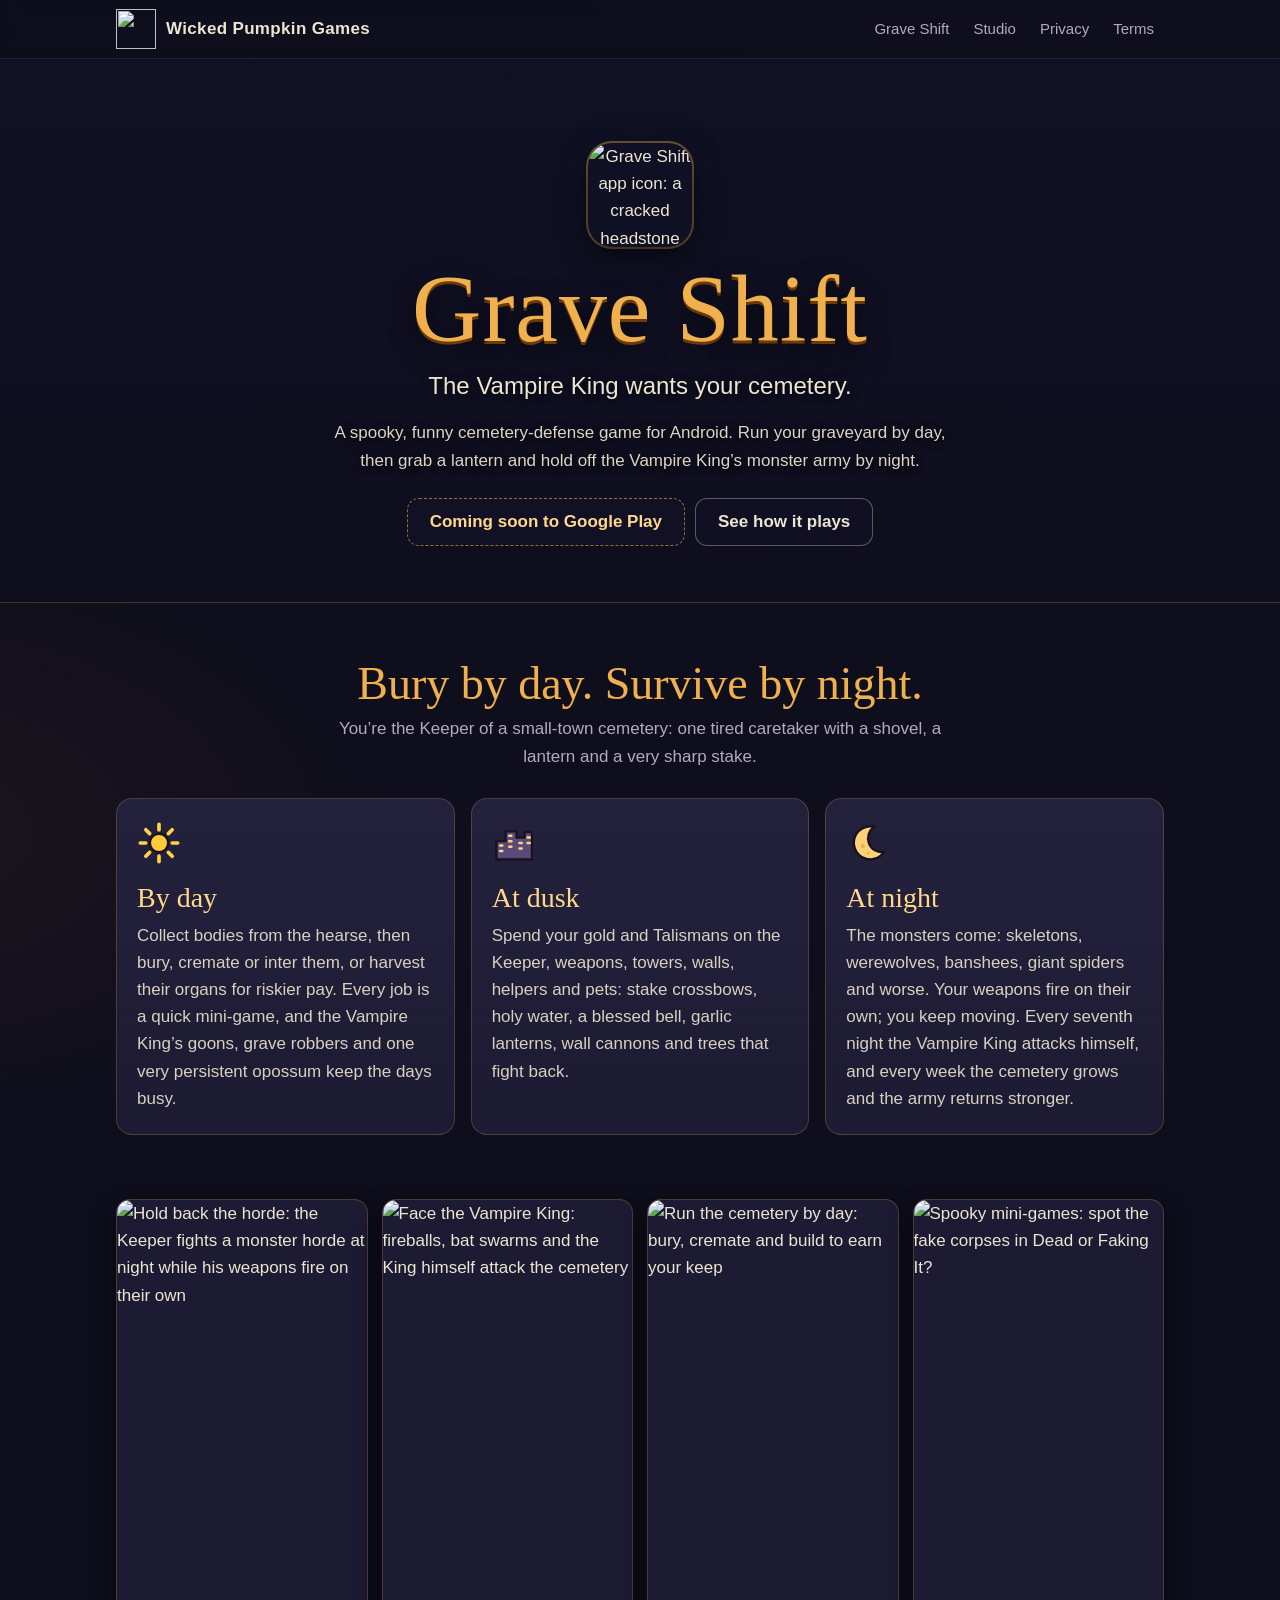
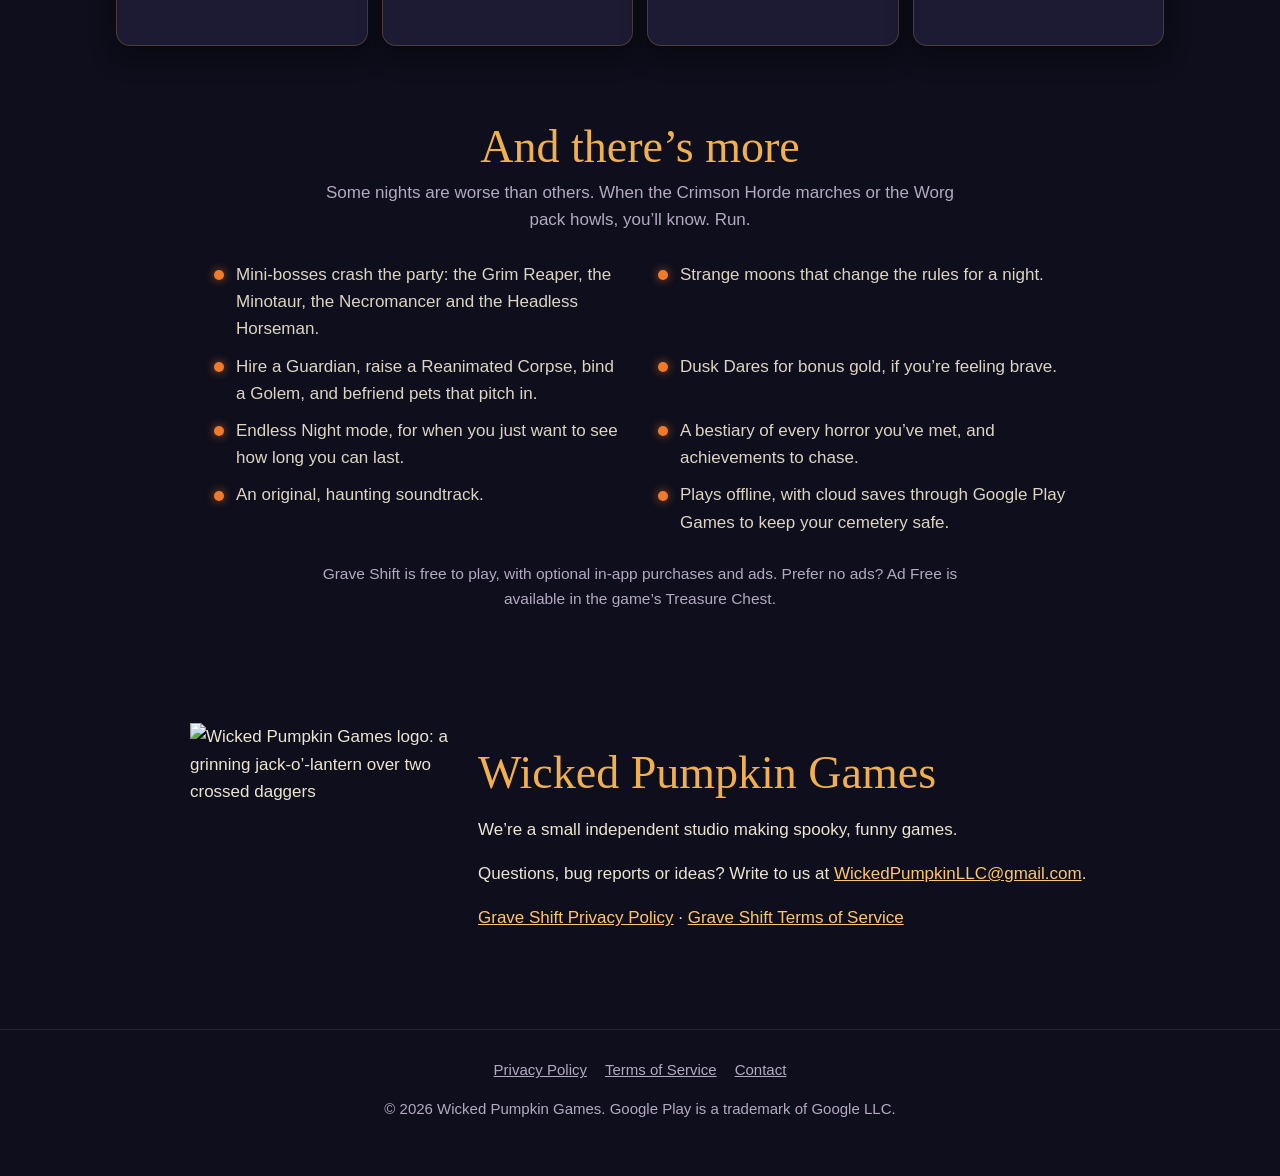
==== index.html @ d6bb2193 "Add files via upload" ====
<!doctype html>
<html lang="en">
<head>
<meta charset="utf-8">
<meta name="viewport" content="width=device-width, initial-scale=1">
<title>Grave Shift · Wicked Pumpkin Games</title>
<meta name="description" content="Grave Shift is a spooky, funny cemetery-defense game for Android by Wicked Pumpkin Games: run your graveyard by day, then hold off the Vampire King's monster army by night.">
<meta name="theme-color" content="#0e0e1c">
<link rel="icon" type="image/png" href="favicon.png">
<link rel="apple-touch-icon" href="apple-touch-icon.png">
<meta property="og:type" content="website">
<meta property="og:title" content="Grave Shift: the Vampire King wants your cemetery">
<meta property="og:description" content="Run your graveyard by day. Hold off the Vampire King's monster army by night. A spooky, funny cemetery-defense game for Android.">
<meta property="og:image" content="https://wickedpumpkingames.github.io/og-image.jpg">
<meta name="twitter:card" content="summary_large_image">
<link rel="stylesheet" href="site.css">
</head>
<body>
<a class="skip" href="#game">Skip to the game</a>

<header class="top">
  <div class="wrap">
    <a class="brand" href="./"><img src="img/studio-logo.webp" alt="" width="40" height="40"><span>Wicked Pumpkin Games</span></a>
    <nav aria-label="Main">
      <a href="#game">Grave Shift</a>
      <a href="#studio">Studio</a>
      <a href="grave-shift-privacy-policy.html">Privacy</a>
      <a href="grave-shift-terms-of-service.html">Terms</a>
    </nav>
  </div>
</header>

<main>
<div class="hero" id="game">
  <div class="art" role="img" aria-label="A night battle in the cemetery: the Keeper and his towers fight skeletons, werewolves and other monsters among the graves."></div>
  <div class="wrap">
    <img class="appicon" src="img/icon.webp" alt="Grave Shift app icon: a cracked headstone with a carved skull, a crow and a lantern under the full moon" width="104" height="104">
    <h1 class="game">Grave Shift</h1>
    <p class="tagline">The Vampire King wants your cemetery.</p>
    <p class="pitch">A spooky, funny cemetery-defense game for Android. Run your graveyard by day, then grab a lantern and hold off the Vampire King’s monster army by night.</p>
    <div class="cta">
      <span class="btn soon">Coming soon to Google Play</span>
      <a class="btn ghost" href="#play">See how it plays</a>
    </div>
  </div>
</div>

<section id="play">
  <div class="wrap">
    <h2 class="sec">Bury by day. Survive by night.</h2>
    <p class="sub">You’re the Keeper of a small-town cemetery: one tired caretaker with a shovel, a lantern and a very sharp stake.</p>
    <div class="cards">
      <div class="card">
        <svg class="ico" viewBox="0 0 24 24" fill="none" stroke="#17131f" stroke-width="1.3" stroke-linejoin="round" stroke-linecap="round" aria-hidden="true"><path d="M12 1.8v3M12 19.2v3M1.8 12h3M19.2 12h3M4.8 4.8l2.1 2.1M17.1 17.1l2.1 2.1M4.8 19.2l2.1-2.1M17.1 6.9l2.1-2.1" stroke="#ffd24a" stroke-width="2"/><circle cx="12" cy="12" r="5" fill="#ffc93a"/></svg>
        <h3>By day</h3>
        <p>Collect bodies from the hearse, then bury, cremate or inter them, or harvest their organs for riskier pay. Every job is a quick mini-game, and the Vampire King’s goons, grave robbers and one very persistent opossum keep the days busy.</p>
      </div>
      <div class="card">
        <svg class="ico" viewBox="0 0 24 24" fill="none" stroke="#17131f" stroke-width="1.3" stroke-linejoin="round" stroke-linecap="round" aria-hidden="true"><path d="M2.4 21V11h5V5.6h6V9h4.4v-3h4v15z" fill="#5a4a7a"/><path d="M4.4 13.4h1.2M4.4 16.4h1.2M9.4 8h1.2M9.4 11h1.2M9.4 14h1.2M15 12h1.2M15 15h1.2M19.4 9h1.2M19.4 12h1.2" stroke="#ffd27a" stroke-width="1.4"/></svg>
        <h3>At dusk</h3>
        <p>Spend your gold and Talismans on the Keeper, weapons, towers, walls, helpers and pets: stake crossbows, holy water, a blessed bell, garlic lanterns, wall cannons and trees that fight back.</p>
      </div>
      <div class="card">
        <svg class="ico" viewBox="0 0 24 24" fill="none" stroke="#17131f" stroke-width="1.3" stroke-linejoin="round" stroke-linecap="round" aria-hidden="true"><path d="M15.6 3.2a9 9 0 1 0 5.2 13.6A7.4 7.4 0 0 1 15.6 3.2z" fill="#ffd27a"/><circle cx="9.2" cy="13.6" r="1.2" fill="#e8b552" stroke="none"/><circle cx="12" cy="17.6" r=".8" fill="#e8b552" stroke="none"/></svg>
        <h3>At night</h3>
        <p>The monsters come: skeletons, werewolves, banshees, giant spiders and worse. Your weapons fire on their own; you keep moving. Every seventh night the Vampire King attacks himself, and every week the cemetery grows and the army returns stronger.</p>
      </div>
    </div>
  </div>
</section>

<section aria-label="Screenshots" style="padding-top:8px">
  <div class="wrap">
    <div class="shots">
      <figure><img src="img/shot-night.webp" alt="Hold back the horde: the Keeper fights a monster horde at night while his weapons fire on their own" loading="lazy" width="540" height="960"></figure>
      <figure><img src="img/shot-king.webp" alt="Face the Vampire King: fireballs, bat swarms and the King himself attack the cemetery" loading="lazy" width="540" height="960"></figure>
      <figure><img src="img/shot-day.webp" alt="Run the cemetery by day: bury, cremate and build to earn your keep" loading="lazy" width="540" height="960"></figure>
      <figure><img src="img/shot-mini.webp" alt="Spooky mini-games: spot the fake corpses in Dead or Faking It?" loading="lazy" width="540" height="960"></figure>
    </div>
  </div>
</section>

<section style="padding-top:20px">
  <div class="wrap">
    <h2 class="sec">And there’s more</h2>
    <p class="sub">Some nights are worse than others. When the Crimson Horde marches or the Worg pack howls, you’ll know. Run.</p>
    <ul class="more">
      <li>Mini-bosses crash the party: the Grim Reaper, the Minotaur, the Necromancer and the Headless Horseman.</li>
      <li>Strange moons that change the rules for a night.</li>
      <li>Hire a Guardian, raise a Reanimated Corpse, bind a Golem, and befriend pets that pitch in.</li>
      <li>Dusk Dares for bonus gold, if you’re feeling brave.</li>
      <li>Endless Night mode, for when you just want to see how long you can last.</li>
      <li>A bestiary of every horror you’ve met, and achievements to chase.</li>
      <li>An original, haunting soundtrack.</li>
      <li>Plays offline, with cloud saves through Google Play Games to keep your cemetery safe.</li>
    </ul>
    <p class="fine">Grave Shift is free to play, with optional in-app purchases and ads. Prefer no ads? Ad Free is available in the game’s Treasure Chest.</p>
  </div>
</section>

<section id="studio">
  <div class="wrap">
    <div class="studio">
      <img src="img/studio-logo.webp" alt="Wicked Pumpkin Games logo: a grinning jack-o’-lantern over two crossed daggers" loading="lazy" width="420" height="404">
      <div>
        <h2 class="sec">Wicked Pumpkin Games</h2>
        <p>We’re a small independent studio making spooky, funny games.</p>
        <p>Questions, bug reports or ideas? Write to us at <a href="mailto:WickedPumpkinLLC@gmail.com">WickedPumpkinLLC@gmail.com</a>.</p>
        <p><a href="grave-shift-privacy-policy.html">Grave Shift Privacy Policy</a> · <a href="grave-shift-terms-of-service.html">Grave Shift Terms of Service</a></p>
      </div>
    </div>
  </div>
</section>
</main>

<footer class="site">
  <div class="wrap">
    <nav aria-label="Footer">
      <a href="grave-shift-privacy-policy.html">Privacy Policy</a>
      <a href="grave-shift-terms-of-service.html">Terms of Service</a>
      <a href="mailto:WickedPumpkinLLC@gmail.com">Contact</a>
    </nav>
    <p>© 2026 Wicked Pumpkin Games. Google Play is a trademark of Google LLC.</p>
  </div>
</footer>
</body>
</html>
---- site.css ----
/* Wicked Pumpkin Games / Grave Shift website. One stylesheet for every page. */
@font-face{font-family:'Pirata One';font-weight:400;font-display:swap;src:url(fonts/PirataOne-400.woff) format('woff')}
@font-face{font-family:'Alegreya Sans';font-weight:400;font-display:swap;src:url(fonts/AlegreyaSans-400.woff) format('woff')}
@font-face{font-family:'Alegreya Sans';font-weight:500;font-display:swap;src:url(fonts/AlegreyaSans-500.woff) format('woff')}
@font-face{font-family:'Alegreya Sans';font-weight:700;font-display:swap;src:url(fonts/AlegreyaSans-700.woff) format('woff')}

:root{
  --bg:#0e0e1c;--bg2:#15142a;--card:#1d1b33;--card2:#24213d;--line:rgba(240,176,78,.22);--line2:rgba(236,229,209,.1);
  --ink:#ece5d1;--mute:#b3aac2;--gold:#f0b04e;--gold2:#ffd88a;--pumpkin:#f07a2c;--link:#ffc56b;
  --title:'Pirata One',Georgia,serif;--body:'Alegreya Sans',-apple-system,'Segoe UI',Roboto,Helvetica,Arial,sans-serif;
}
*{box-sizing:border-box}
html{-webkit-text-size-adjust:100%}
body{margin:0;background:var(--bg);color:var(--ink);font:17px/1.6 var(--body);
  background-image:radial-gradient(1200px 600px at 80% -10%,rgba(98,86,170,.22),transparent 60%),radial-gradient(900px 500px at -10% 30%,rgba(240,122,44,.07),transparent 60%)}
a{color:var(--link)}
a:hover{color:var(--gold2)}
img{max-width:100%;height:auto;display:block}
.wrap{max-width:1080px;margin:0 auto;padding:0 16px}

/* top bar */
.top{position:sticky;top:0;z-index:5;background:rgba(14,14,28,.86);backdrop-filter:blur(8px);-webkit-backdrop-filter:blur(8px);border-bottom:1px solid var(--line2)}
.top .wrap{display:flex;align-items:center;gap:14px;min-height:58px}
.brand{display:flex;align-items:center;gap:10px;color:var(--ink);text-decoration:none;font-weight:700;letter-spacing:.02em;white-space:nowrap}
.brand img{width:40px;height:40px;object-fit:contain}
.top nav{margin-left:auto;display:flex;gap:4px;flex-wrap:wrap;justify-content:flex-end}
.top nav a{color:var(--mute);text-decoration:none;font-size:15px;padding:6px 10px;border-radius:8px}
.top nav a:hover,.top nav a[aria-current]{color:var(--gold2);background:rgba(240,176,78,.08)}
@media (max-width:560px){.brand span{display:none}.top nav a{font-size:14px;padding:6px 8px}}

/* hero */
.hero{position:relative;overflow:hidden;border-bottom:1px solid var(--line)}
.hero .art{position:absolute;inset:0;background:#11122a url(img/hero.webp) center/cover no-repeat}
.hero .art::after{content:"";position:absolute;inset:0;background:linear-gradient(180deg,rgba(14,14,28,.35) 0%,rgba(14,14,28,.55) 45%,rgba(14,14,28,.96) 100%)}
.hero .wrap{position:relative;padding-top:84px;padding-bottom:56px;text-align:center}
.appicon{width:104px;height:104px;margin:0 auto 14px;border-radius:24px;box-shadow:0 10px 30px rgba(0,0,0,.6),0 0 0 2px rgba(240,176,78,.45)}
h1.game{margin:0;font:400 clamp(56px,11vw,96px)/1 var(--title);color:var(--gold);letter-spacing:.01em;text-shadow:0 3px 0 #6a3a0c,0 8px 26px rgba(0,0,0,.75)}
.tagline{margin:10px 0 0;font-size:clamp(19px,3.2vw,24px);font-weight:500;color:var(--ink);text-shadow:0 2px 10px rgba(0,0,0,.8)}
.pitch{max-width:640px;margin:14px auto 0;color:#ddd5c3;text-shadow:0 2px 8px rgba(0,0,0,.8)}
.cta{display:flex;gap:10px;justify-content:center;flex-wrap:wrap;margin-top:24px}
.btn{display:inline-flex;align-items:center;gap:8px;min-height:48px;padding:0 22px;border-radius:12px;font-weight:700;font-size:17px;text-decoration:none}
.btn.gold{background:linear-gradient(180deg,#ffd27a,#f0a63e);color:#2a1606;box-shadow:0 4px 0 #9b5d17,0 10px 24px rgba(0,0,0,.45)}
.btn.ghost{border:1px solid rgba(236,229,209,.35);color:var(--ink);background:rgba(20,18,40,.55)}
.btn.soon{background:rgba(20,18,40,.7);border:1px dashed rgba(240,176,78,.6);color:var(--gold2);cursor:default}

/* sections */
section{padding:56px 0}
h2.sec{margin:0 0 6px;font:400 clamp(34px,6vw,46px)/1.1 var(--title);color:var(--gold);text-align:center}
.sub{margin:0 auto 28px;max-width:640px;text-align:center;color:var(--mute)}
.cards{display:grid;grid-template-columns:repeat(3,1fr);gap:16px}
@media (max-width:820px){.cards{grid-template-columns:1fr}}
.card{background:linear-gradient(180deg,var(--card2),var(--card));border:1px solid var(--line);border-radius:16px;padding:22px 20px}
.card h3{margin:0 0 8px;font:400 28px/1.1 var(--title);color:var(--gold2)}
.card p{margin:0;color:#d9d1c0}
.card .ico{width:44px;height:44px;margin-bottom:10px}

.shots{display:grid;grid-template-columns:repeat(4,1fr);gap:14px}
@media (max-width:820px){.shots{grid-template-columns:repeat(2,1fr)}}
.shots figure{margin:0}
.shots img{width:100%;border-radius:14px;border:1px solid var(--line);box-shadow:0 10px 26px rgba(0,0,0,.45);aspect-ratio:9/16;object-fit:cover;background:var(--card)}

.more{display:grid;grid-template-columns:repeat(2,1fr);gap:10px 28px;max-width:860px;margin:0 auto;padding:0;list-style:none}
@media (max-width:700px){.more{grid-template-columns:1fr}}
.more li{position:relative;padding-left:26px;color:#ddd5c3}
.more li::before{content:"";position:absolute;left:4px;top:.55em;width:10px;height:10px;border-radius:50%;background:var(--pumpkin);box-shadow:0 0 10px rgba(240,122,44,.7)}
.fine{margin:26px auto 0;max-width:700px;text-align:center;color:var(--mute);font-size:15.5px}

.studio{display:grid;grid-template-columns:260px 1fr;gap:28px;align-items:center;max-width:900px;margin:0 auto}
.studio img{width:100%;max-width:260px;margin:0 auto}
@media (max-width:700px){.studio{grid-template-columns:1fr;text-align:center}.studio img{max-width:200px}}
.studio h2.sec{text-align:left}
@media (max-width:700px){.studio h2.sec{text-align:center}}

footer.site{border-top:1px solid var(--line2);padding:28px 0 40px;color:var(--mute);font-size:15px;text-align:center}
footer.site nav{display:flex;gap:18px;justify-content:center;flex-wrap:wrap;margin-bottom:10px}
footer.site a{color:var(--mute)}
footer.site a:hover{color:var(--gold2)}

/* policy pages */
.doc{max-width:780px;margin:0 auto;padding:36px 16px 56px}
.doc .card{padding:30px 26px}
@media (max-width:480px){.doc .card{padding:22px 16px}}
.doc h1{margin:0 0 4px;font:400 clamp(34px,7vw,44px)/1.1 var(--title);color:var(--gold)}
.doc .eff{margin:0 0 20px;color:var(--mute);font-size:15px}
.doc h2{margin:30px 0 8px;font-size:21px;color:var(--gold2)}
.doc p{margin:0 0 12px}
.doc ul{margin:0 0 14px;padding-left:22px}
.doc li{margin:0 0 6px}
.doc .note{color:var(--mute);font-size:15px}
.doc footer{margin-top:28px;padding-top:16px;border-top:1px solid var(--line2)}
.skip{position:absolute;left:-999px}.skip:focus{left:12px;top:12px;z-index:9;background:var(--card);padding:8px 12px;border-radius:8px}
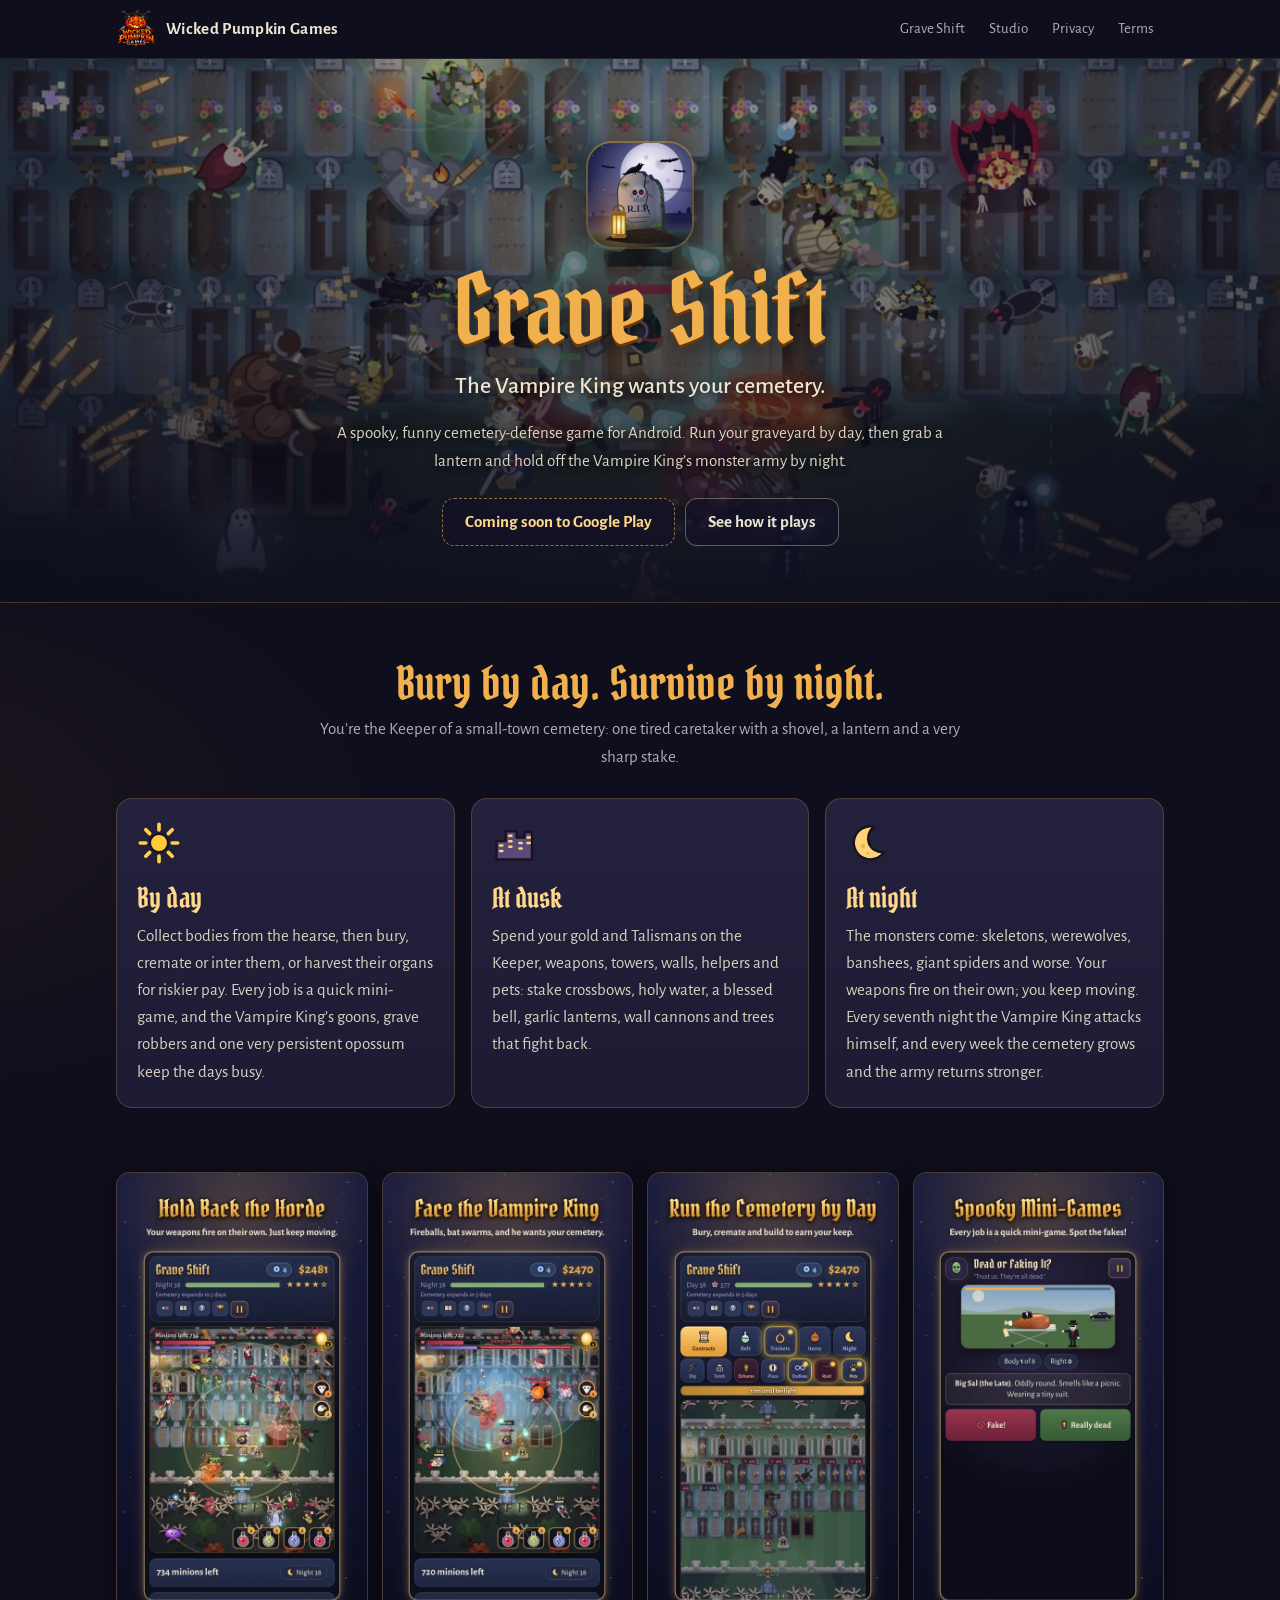
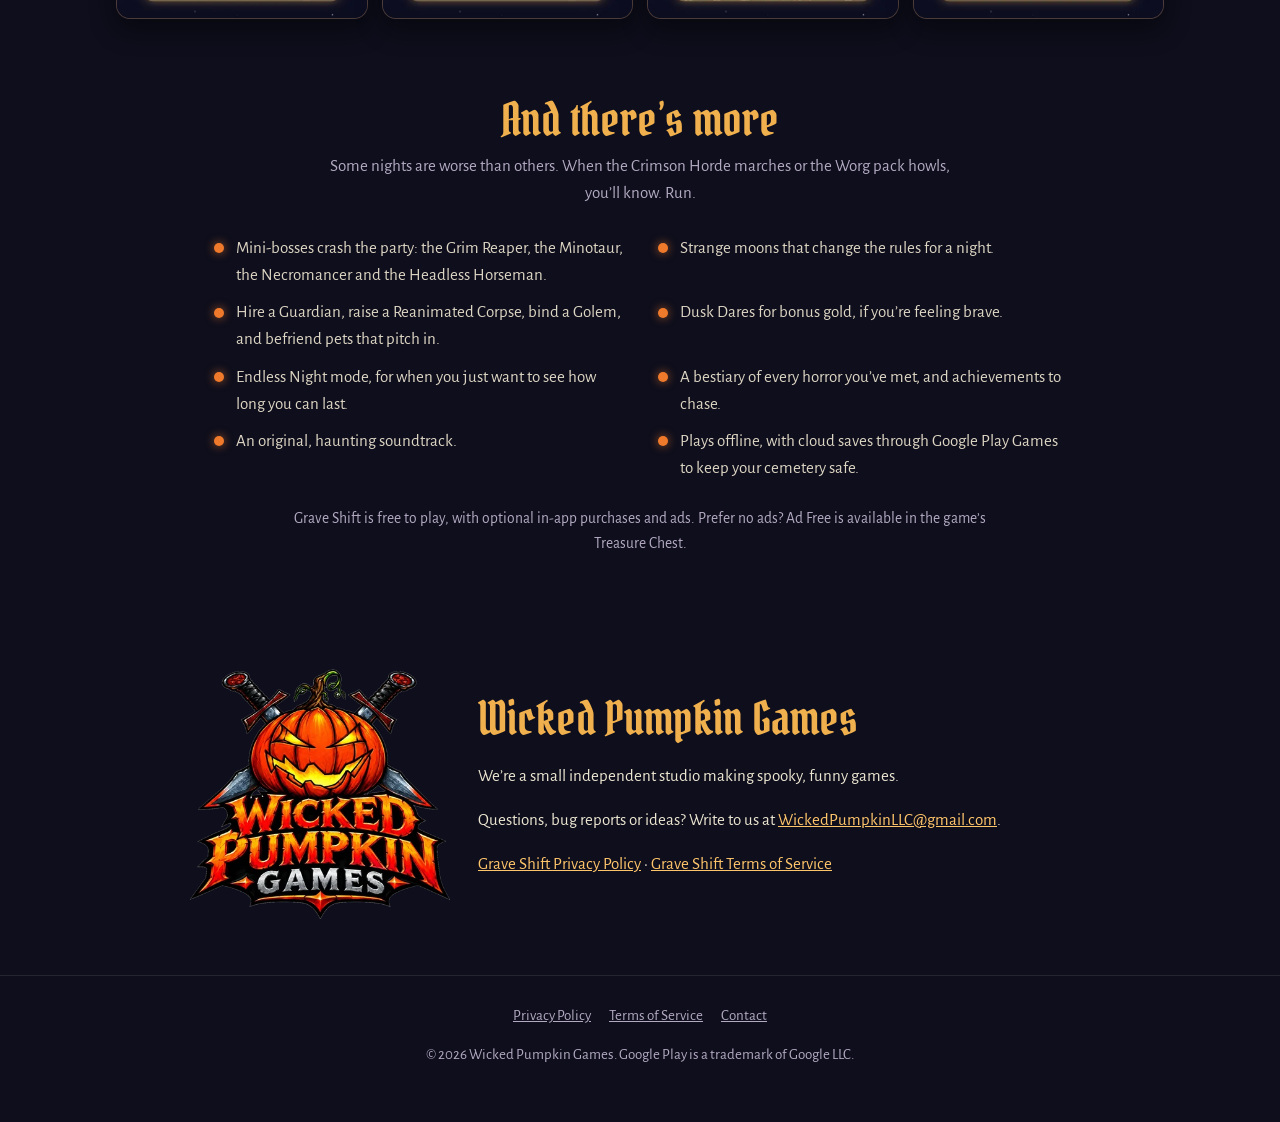
==== commit a2e807ec: "Add files via upload" ====
--- a/index.html
+++ b/index.html
@@ -3,6 +3,7 @@
 <head>
 <meta charset="utf-8">
 <meta name="viewport" content="width=device-width, initial-scale=1">
+<meta name="google-site-verification" content="O6JPym2pV3YYv3IgOsnlaF91oUZAmM9FeqI7_NQBkXs" />
 <title>Grave Shift · Wicked Pumpkin Games</title>
 <meta name="description" content="Grave Shift is a spooky, funny cemetery-defense game for Android by Wicked Pumpkin Games: run your graveyard by day, then hold off the Vampire King's monster army by night.">
 <meta name="theme-color" content="#0e0e1c">
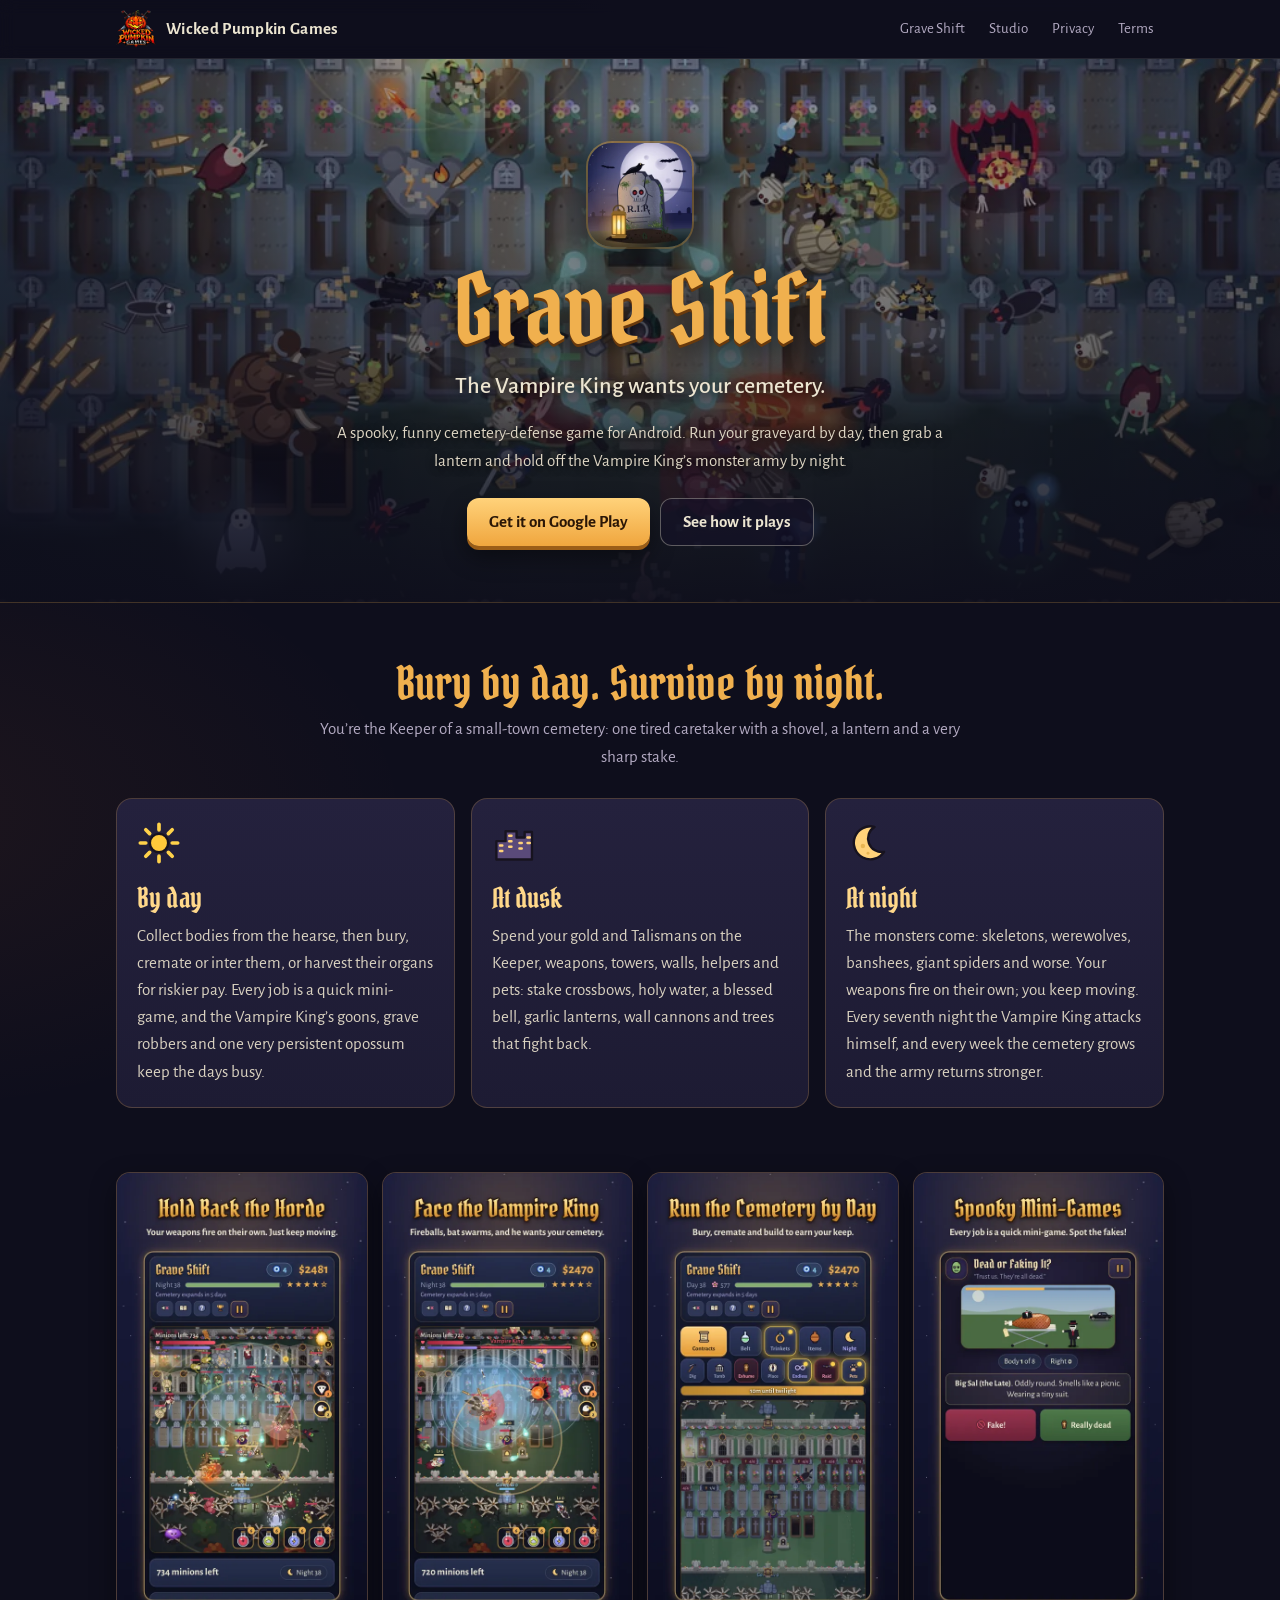
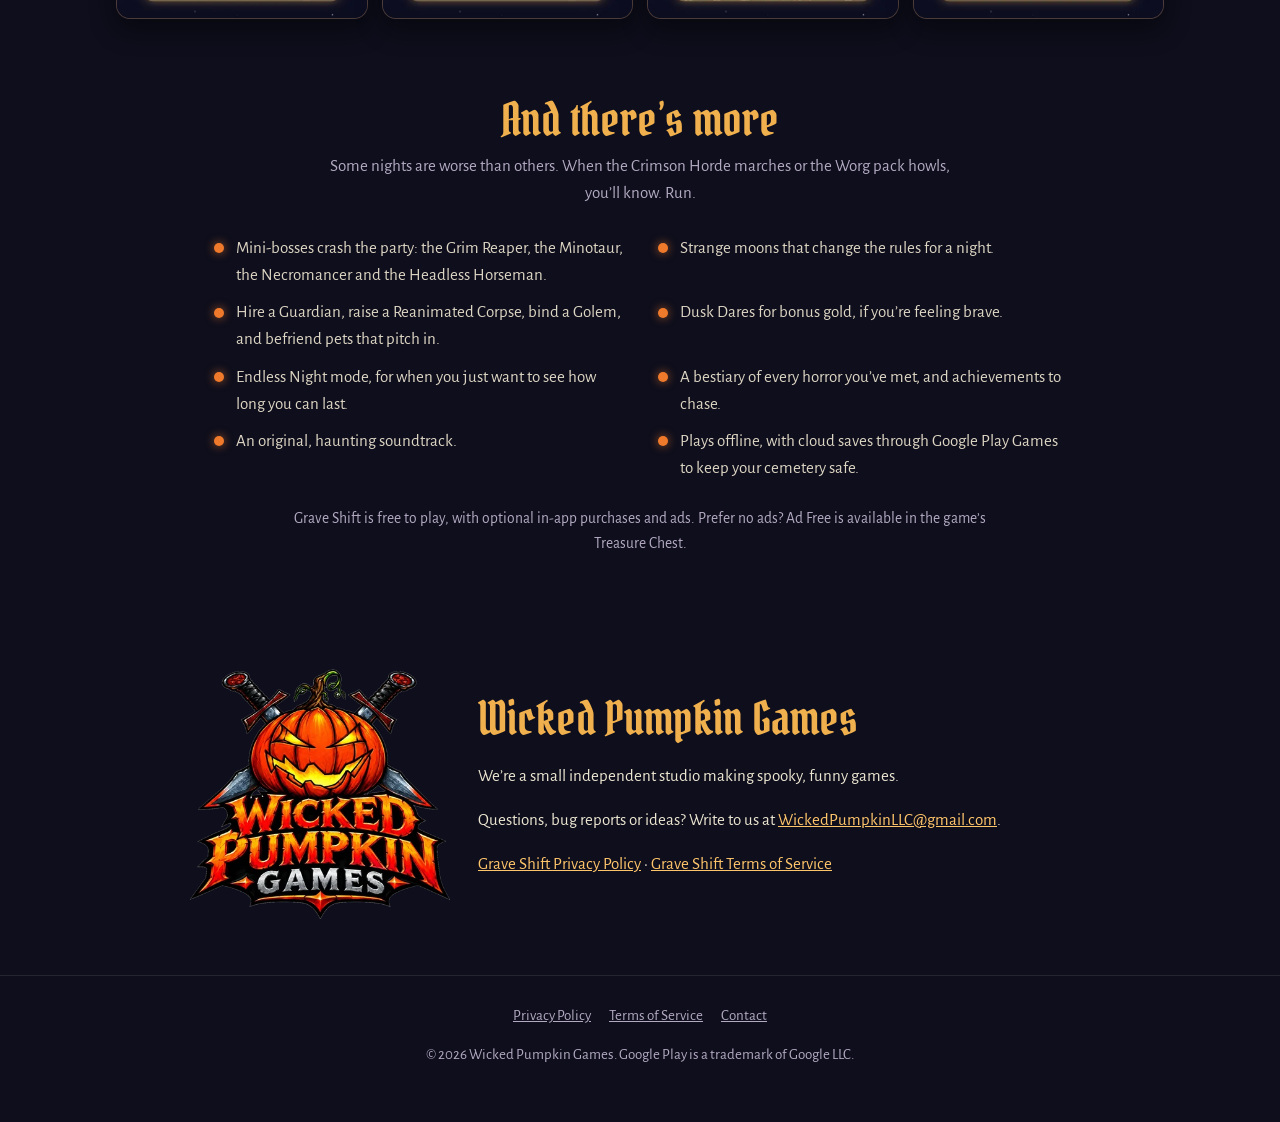
==== commit ecd1f1c4: "Add files via upload" ====
--- a/index.html
+++ b/index.html
@@ -40,7 +40,7 @@
     <p class="tagline">The Vampire King wants your cemetery.</p>
     <p class="pitch">A spooky, funny cemetery-defense game for Android. Run your graveyard by day, then grab a lantern and hold off the Vampire King’s monster army by night.</p>
     <div class="cta">
-      <span class="btn soon">Coming soon to Google Play</span>
+      <a class="btn gold" href="https://play.google.com/store/apps/details?id=com.WickedPumpkinGames.GraveShift" rel="noopener">Get it on Google Play</a>
       <a class="btn ghost" href="#play">See how it plays</a>
     </div>
   </div>
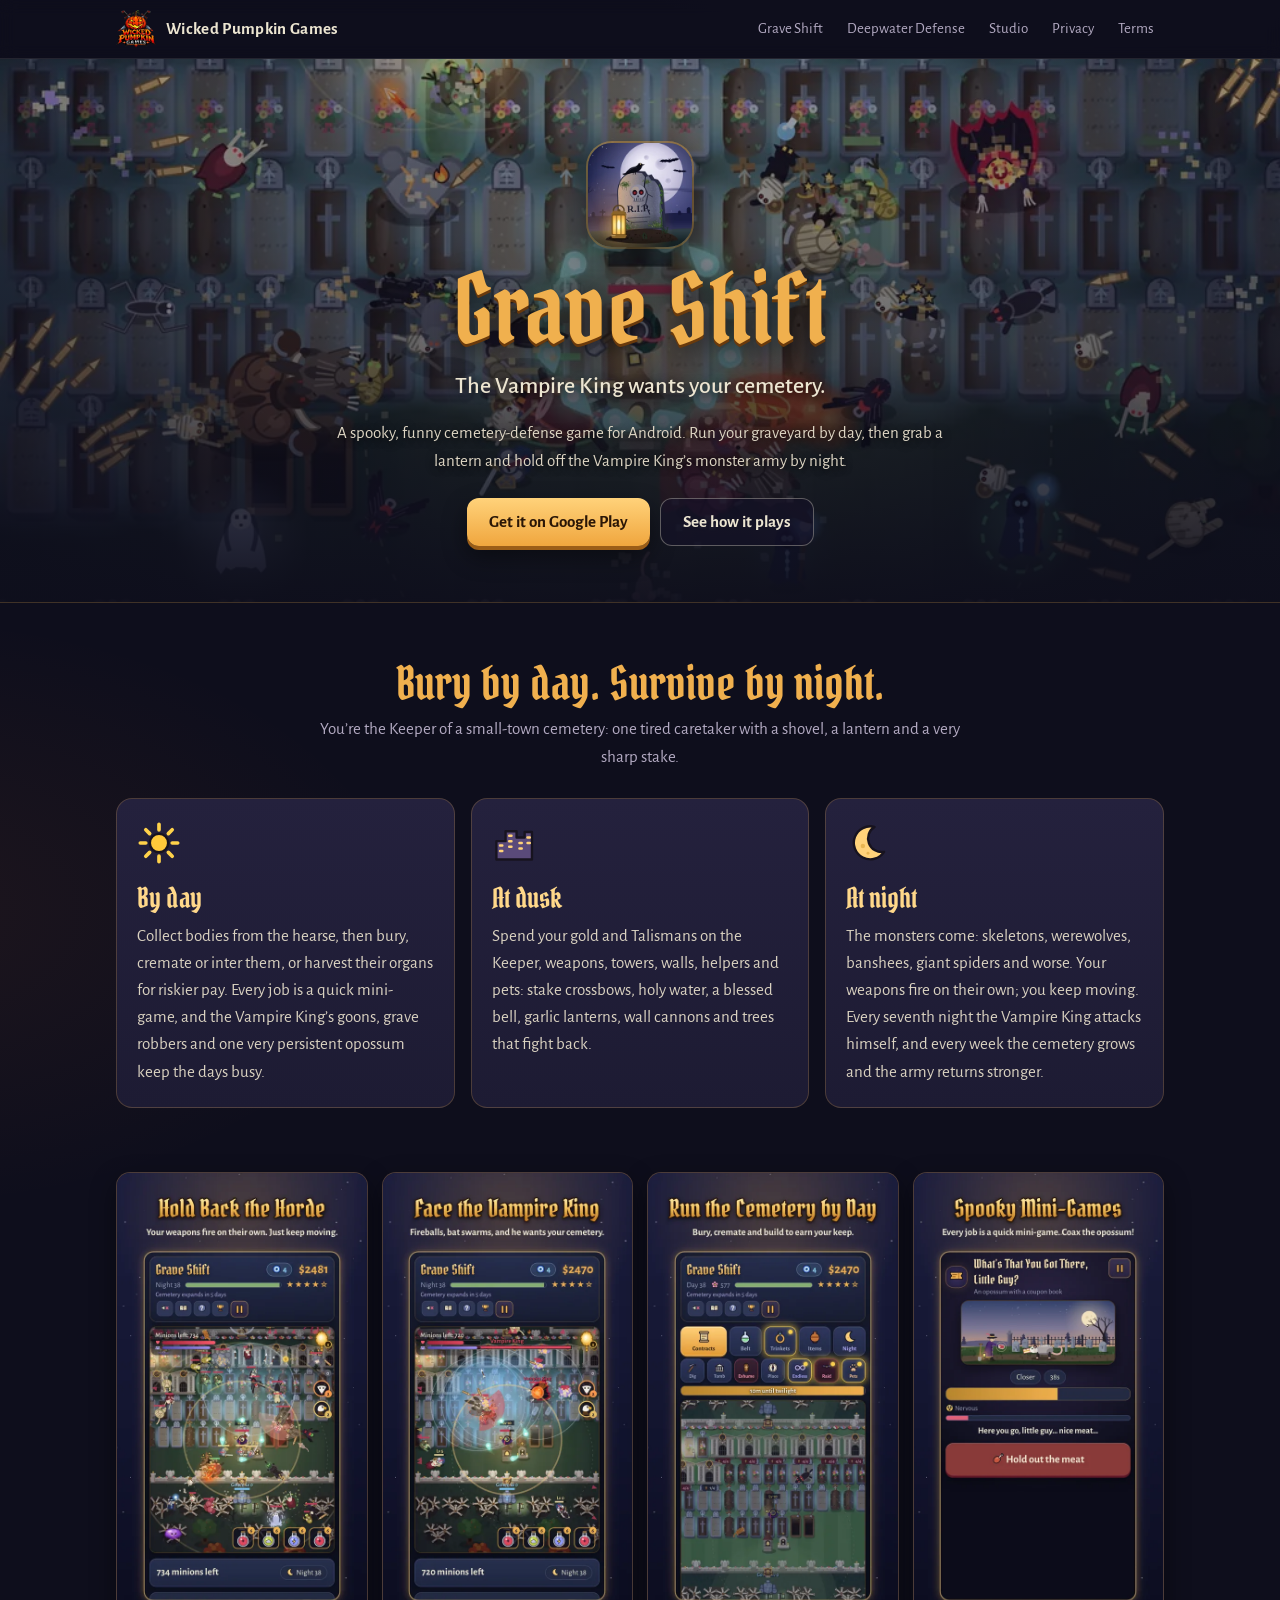
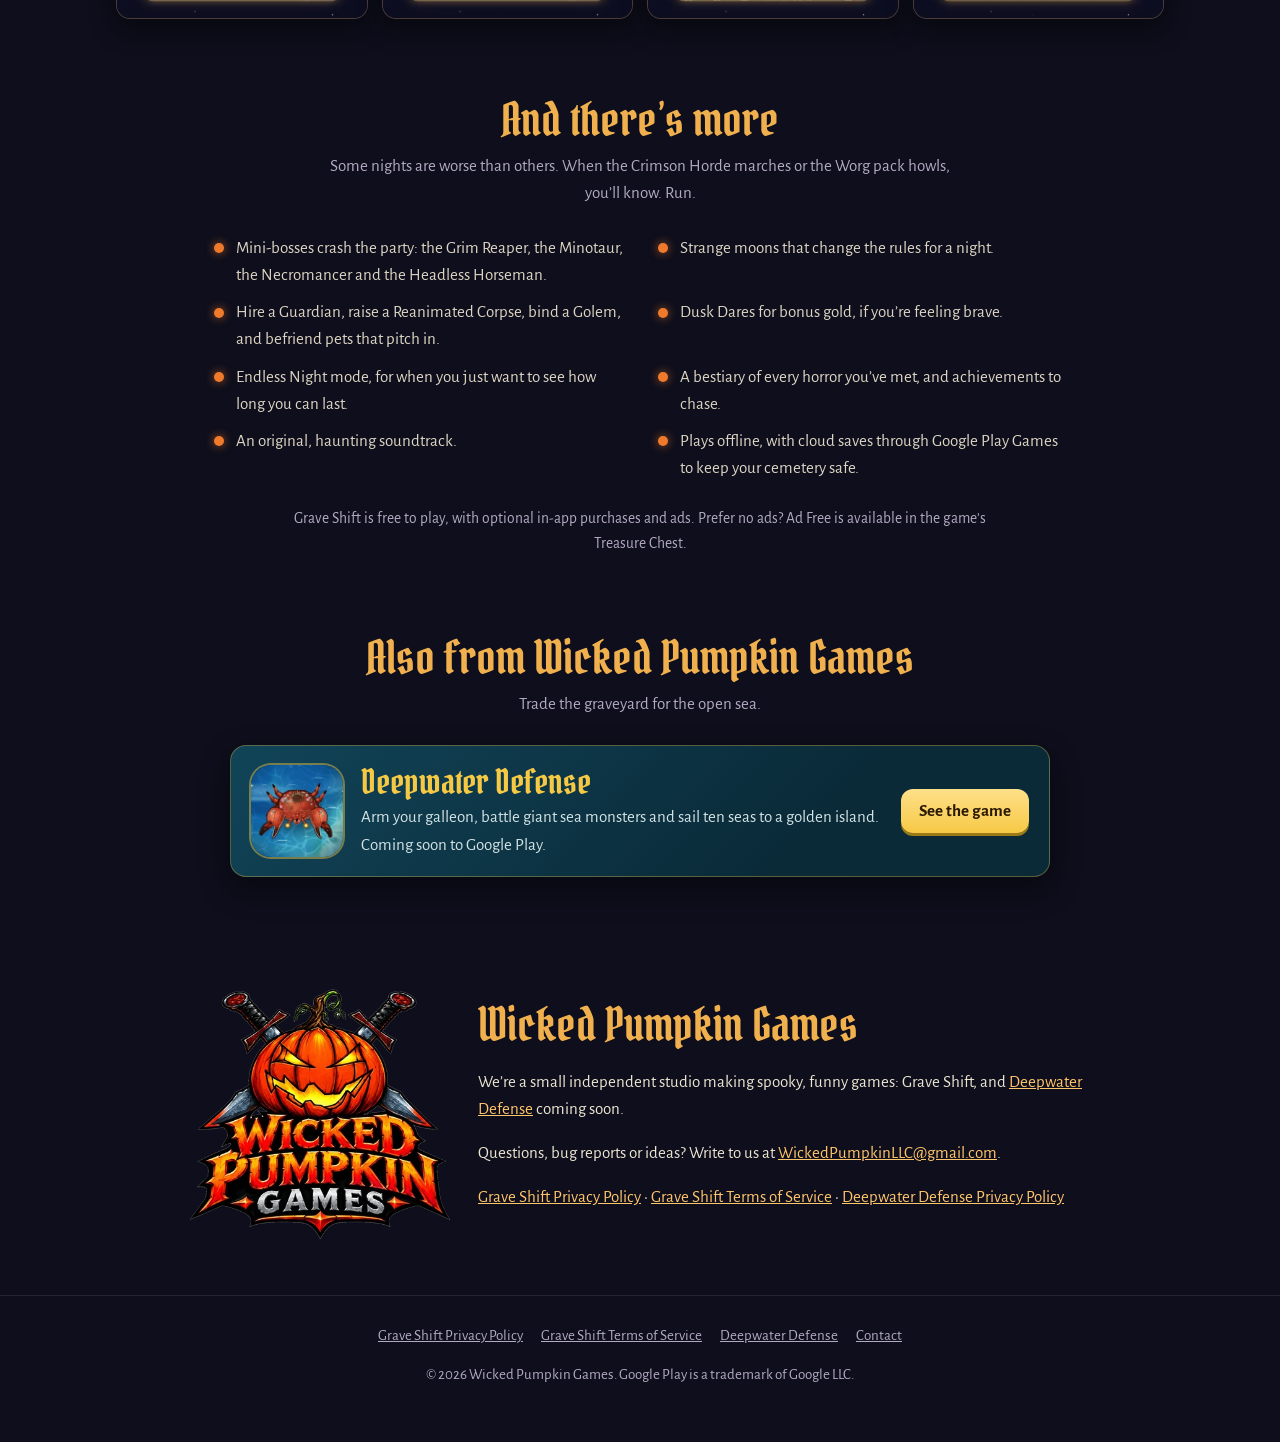
==== commit a8b40f63: "Add files via upload" ====
--- a/index.html
+++ b/index.html
@@ -24,9 +24,10 @@
     <a class="brand" href="./"><img src="img/studio-logo.webp" alt="" width="40" height="40"><span>Wicked Pumpkin Games</span></a>
     <nav aria-label="Main">
       <a href="#game">Grave Shift</a>
+      <a href="deepwater-defense.html">Deepwater<span class="nm"> Defense</span></a>
       <a href="#studio">Studio</a>
       <a href="grave-shift-privacy-policy.html">Privacy</a>
-      <a href="grave-shift-terms-of-service.html">Terms</a>
+      <a class="wide" href="grave-shift-terms-of-service.html">Terms</a>
     </nav>
   </div>
 </header>
@@ -76,7 +77,7 @@
       <figure><img src="img/shot-night.webp" alt="Hold back the horde: the Keeper fights a monster horde at night while his weapons fire on their own" loading="lazy" width="540" height="960"></figure>
       <figure><img src="img/shot-king.webp" alt="Face the Vampire King: fireballs, bat swarms and the King himself attack the cemetery" loading="lazy" width="540" height="960"></figure>
       <figure><img src="img/shot-day.webp" alt="Run the cemetery by day: bury, cremate and build to earn your keep" loading="lazy" width="540" height="960"></figure>
-      <figure><img src="img/shot-mini.webp" alt="Spooky mini-games: spot the fake corpses in Dead or Faking It?" loading="lazy" width="540" height="960"></figure>
+      <figure><img src="img/shot-mini.webp" alt="Spooky mini-games: every job is a quick mini-game, like coaxing a coupon book from an opossum" loading="lazy" width="540" height="960"></figure>
     </div>
   </div>
 </section>
@@ -99,15 +100,27 @@
   </div>
 </section>
 
+<section id="more-games" style="padding-top:20px">
+  <div class="wrap">
+    <h2 class="sec">Also from Wicked Pumpkin Games</h2>
+    <p class="sub">Trade the graveyard for the open sea.</p>
+    <a class="gamecard" href="deepwater-defense.html">
+      <img src="img/dw-icon.webp" alt="" width="92" height="92" loading="lazy">
+      <div><strong>Deepwater Defense</strong><span>Arm your galleon, battle giant sea monsters and sail ten seas to a golden island. Coming soon to Google Play.</span></div>
+      <span class="go">See the game</span>
+    </a>
+  </div>
+</section>
+
 <section id="studio">
   <div class="wrap">
     <div class="studio">
       <img src="img/studio-logo.webp" alt="Wicked Pumpkin Games logo: a grinning jack-o’-lantern over two crossed daggers" loading="lazy" width="420" height="404">
       <div>
         <h2 class="sec">Wicked Pumpkin Games</h2>
-        <p>We’re a small independent studio making spooky, funny games.</p>
+        <p>We’re a small independent studio making spooky, funny games: Grave Shift, and <a href="deepwater-defense.html">Deepwater Defense</a> coming soon.</p>
         <p>Questions, bug reports or ideas? Write to us at <a href="mailto:WickedPumpkinLLC@gmail.com">WickedPumpkinLLC@gmail.com</a>.</p>
-        <p><a href="grave-shift-privacy-policy.html">Grave Shift Privacy Policy</a> · <a href="grave-shift-terms-of-service.html">Grave Shift Terms of Service</a></p>
+        <p><a href="grave-shift-privacy-policy.html">Grave Shift Privacy Policy</a> · <a href="grave-shift-terms-of-service.html">Grave Shift Terms of Service</a> · <a href="deepwater-defense-privacy-policy.html">Deepwater Defense Privacy Policy</a></p>
       </div>
     </div>
   </div>
@@ -117,8 +130,9 @@
 <footer class="site">
   <div class="wrap">
     <nav aria-label="Footer">
-      <a href="grave-shift-privacy-policy.html">Privacy Policy</a>
-      <a href="grave-shift-terms-of-service.html">Terms of Service</a>
+      <a href="grave-shift-privacy-policy.html">Grave Shift Privacy Policy</a>
+      <a href="grave-shift-terms-of-service.html">Grave Shift Terms of Service</a>
+      <a href="deepwater-defense.html">Deepwater Defense</a>
       <a href="mailto:WickedPumpkinLLC@gmail.com">Contact</a>
     </nav>
     <p>© 2026 Wicked Pumpkin Games. Google Play is a trademark of Google LLC.</p>
--- a/site.css
+++ b/site.css
@@ -89,3 +89,50 @@
 .doc .note{color:var(--mute);font-size:15px}
 .doc footer{margin-top:28px;padding-top:16px;border-top:1px solid var(--line2)}
 .skip{position:absolute;left:-999px}.skip:focus{left:12px;top:12px;z-index:9;background:var(--card);padding:8px 12px;border-radius:8px}
+
+/* ---------- Deepwater Defense (added Nov 17, 2026): its own sea colours on its pages ---------- */
+body.dw{--bg:#06202c;--card:#0c3344;--card2:#114458;--line:rgba(246,201,69,.26);--gold:#f6c945;--gold2:#ffe08a;--link:#ffd666;--mute:#a9c3c9;--pumpkin:#e0533a;
+  background:#06202c;background-image:radial-gradient(1100px 620px at 82% -12%,rgba(46,160,178,.30),transparent 62%),radial-gradient(900px 600px at -12% 38%,rgba(210,73,47,.10),transparent 60%)}
+body.dw .top{background:rgba(6,32,44,.88)}
+body.dw .card p{color:#d3e2e4}
+.dwhero{padding:26px 0 8px}
+.dwhero .banner{max-width:900px;margin:0 auto;border-radius:18px;overflow:hidden;border:1px solid var(--line);box-shadow:0 18px 50px rgba(0,0,0,.55)}
+.dwhero .banner img{width:100%}
+.dwname{display:flex;align-items:center;justify-content:center;gap:14px;margin:26px 0 0}
+.dwname img{width:64px;height:64px;border-radius:16px;box-shadow:0 6px 18px rgba(0,0,0,.5),0 0 0 2px rgba(246,201,69,.45)}
+.dwname h1{margin:0;font:400 clamp(40px,8vw,62px)/1 var(--title);color:var(--gold);text-shadow:0 3px 0 #6b4508,0 8px 22px rgba(0,0,0,.6)}
+.dwhero .tagline,.dwhero .pitch{text-align:center}
+.dwhero .pitch{color:#d3e2e4}
+.route{display:grid;grid-template-columns:repeat(11,minmax(0,1fr));margin:8px 0 0;padding:0;list-style:none}
+.route li{position:relative;text-align:center;padding:0 3px}
+.route li:not(:last-child)::after{content:"";position:absolute;top:21px;left:50%;width:100%;height:3px;background:rgba(191,232,238,.28)}
+.route .stop{position:relative;z-index:1;display:flex;align-items:center;justify-content:center;width:44px;height:44px;margin:0 auto 8px;border-radius:50%;background:var(--c);color:#0b2430;font-weight:700;font-size:17px;box-shadow:0 0 0 3px rgba(5,26,38,.75)}
+.route .dark .stop{color:#fff;box-shadow:0 0 0 2px rgba(191,232,238,.5)}
+.route .sea{display:block;font-size:14px;line-height:1.25;color:#d3e2e4}
+.route .goal .stop{background:var(--gold);width:50px;height:50px;margin-top:-3px;margin-bottom:5px}
+.route .goal .sea{color:var(--gold);font-weight:700}
+@media (max-width:820px){
+  .route{grid-template-columns:repeat(2,minmax(0,1fr));gap:12px 16px;max-width:460px;margin:8px auto 0}
+  .route li{display:flex;align-items:center;gap:10px;text-align:left;padding:0}
+  .route li::after{display:none}
+  .route .stop,.route .goal .stop{flex:0 0 auto;width:38px;height:38px;margin:0;font-size:15px}
+  .route .goal{grid-column:1/-1}
+}
+.route-note{max-width:720px;margin:26px auto 0;text-align:center;color:#d3e2e4}
+.cards.four{grid-template-columns:repeat(4,1fr)}
+@media (max-width:980px){.cards.four{grid-template-columns:repeat(2,1fr)}}
+@media (max-width:560px){.cards.four{grid-template-columns:1fr}}
+.cards.four .card h3{font-size:30px}
+.shots a{display:block}
+
+/* the "also from the studio" card on the home page */
+.gamecard{display:grid;grid-template-columns:92px 1fr auto;gap:18px;align-items:center;max-width:820px;margin:0 auto;padding:18px 20px;border-radius:16px;text-decoration:none;color:var(--ink);
+  background:linear-gradient(135deg,#114458,#0a2a38 70%);border:1px solid rgba(246,201,69,.32);box-shadow:0 12px 30px rgba(0,0,0,.4)}
+.gamecard:hover{color:var(--ink);border-color:rgba(246,201,69,.7)}
+.gamecard img{width:92px;height:92px;border-radius:20px;box-shadow:0 0 0 2px rgba(246,201,69,.45)}
+.gamecard strong{display:block;font:400 34px/1.05 var(--title);color:#f6c945}
+.gamecard span{display:block;margin-top:4px;color:#d3e2e4}
+.gamecard .go{margin:0;white-space:nowrap;display:inline-flex;align-items:center;min-height:44px;padding:0 18px;border-radius:12px;font-weight:700;color:#2a1a04;background:linear-gradient(180deg,#ffe08a,#f6c945);box-shadow:0 3px 0 #9b7a17}
+@media (max-width:640px){.gamecard{grid-template-columns:72px 1fr;gap:14px}.gamecard img{width:72px;height:72px;border-radius:16px}.gamecard .go{grid-column:1/-1;justify-content:center}}
+@media (max-width:560px){.top nav .nm{display:none}}
+@media (max-width:430px){.top nav .wide{display:none}}   /* Terms stays in the footer on small phones */
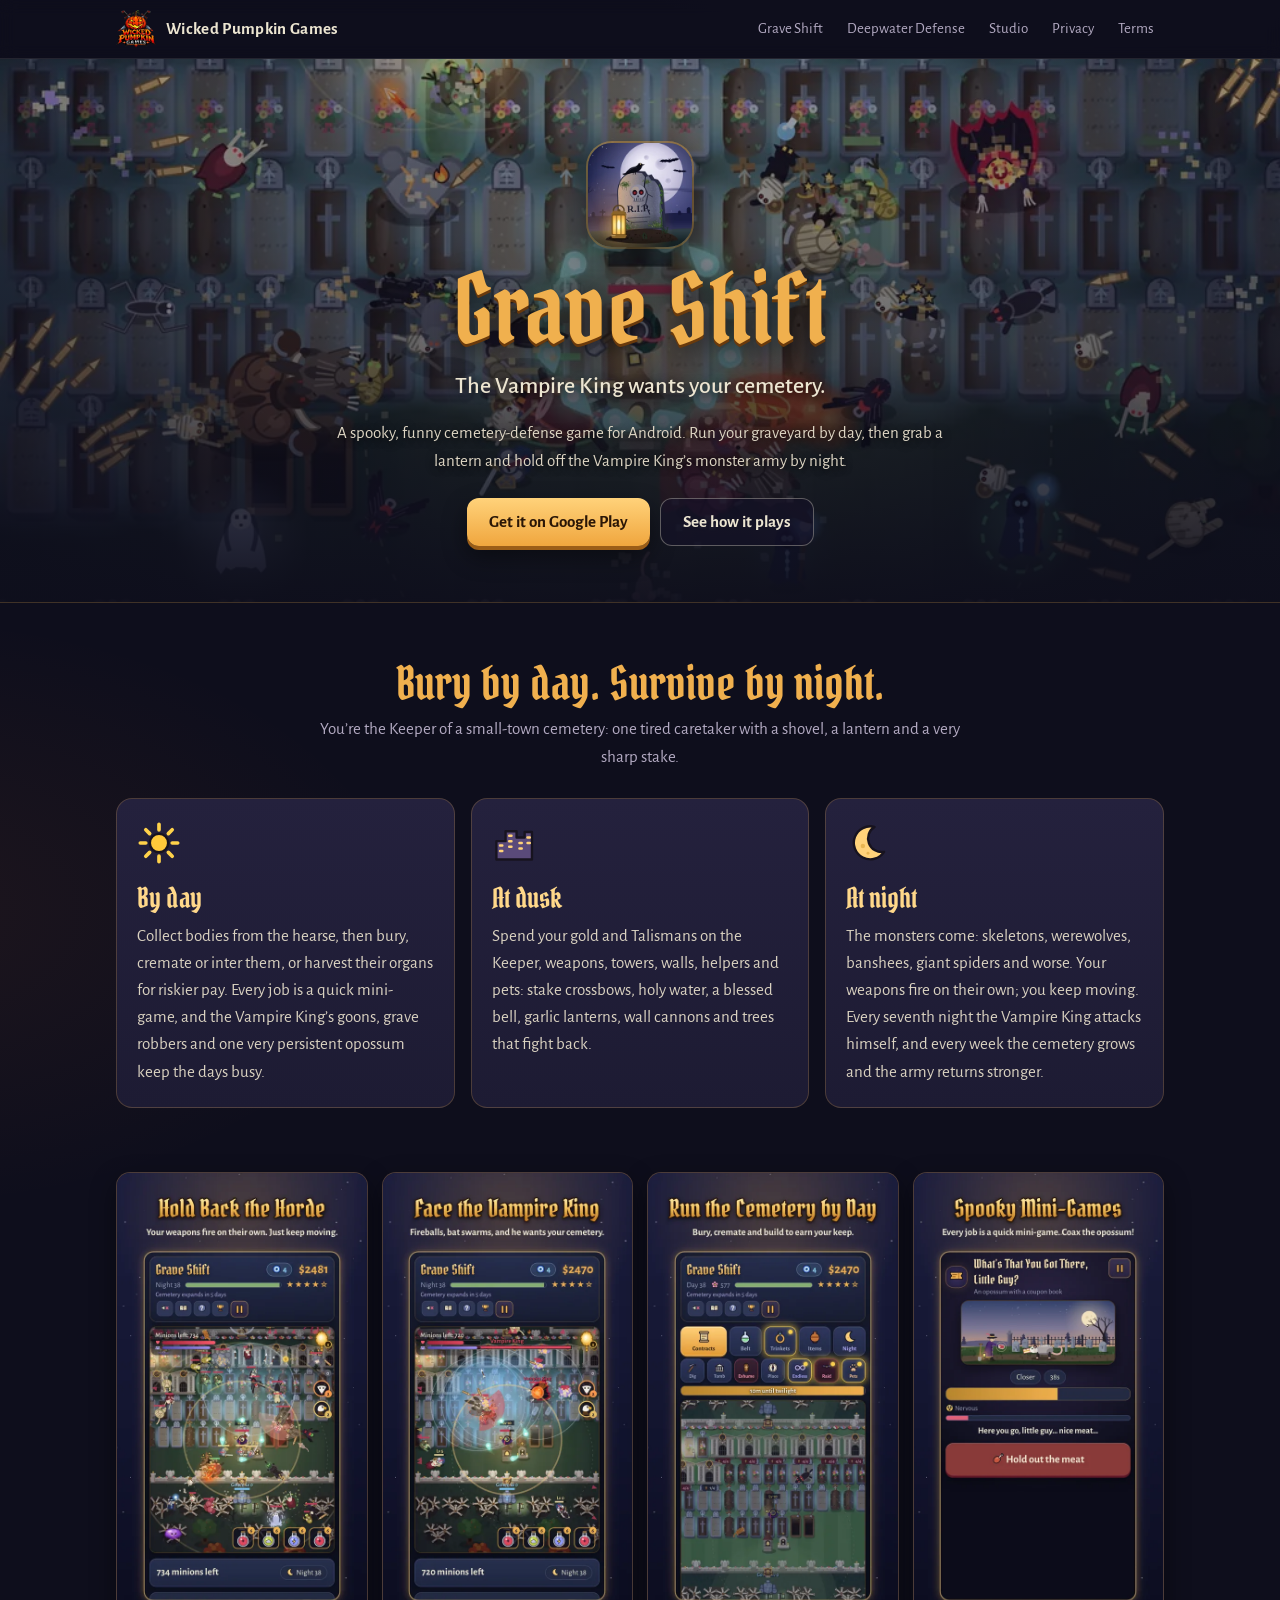
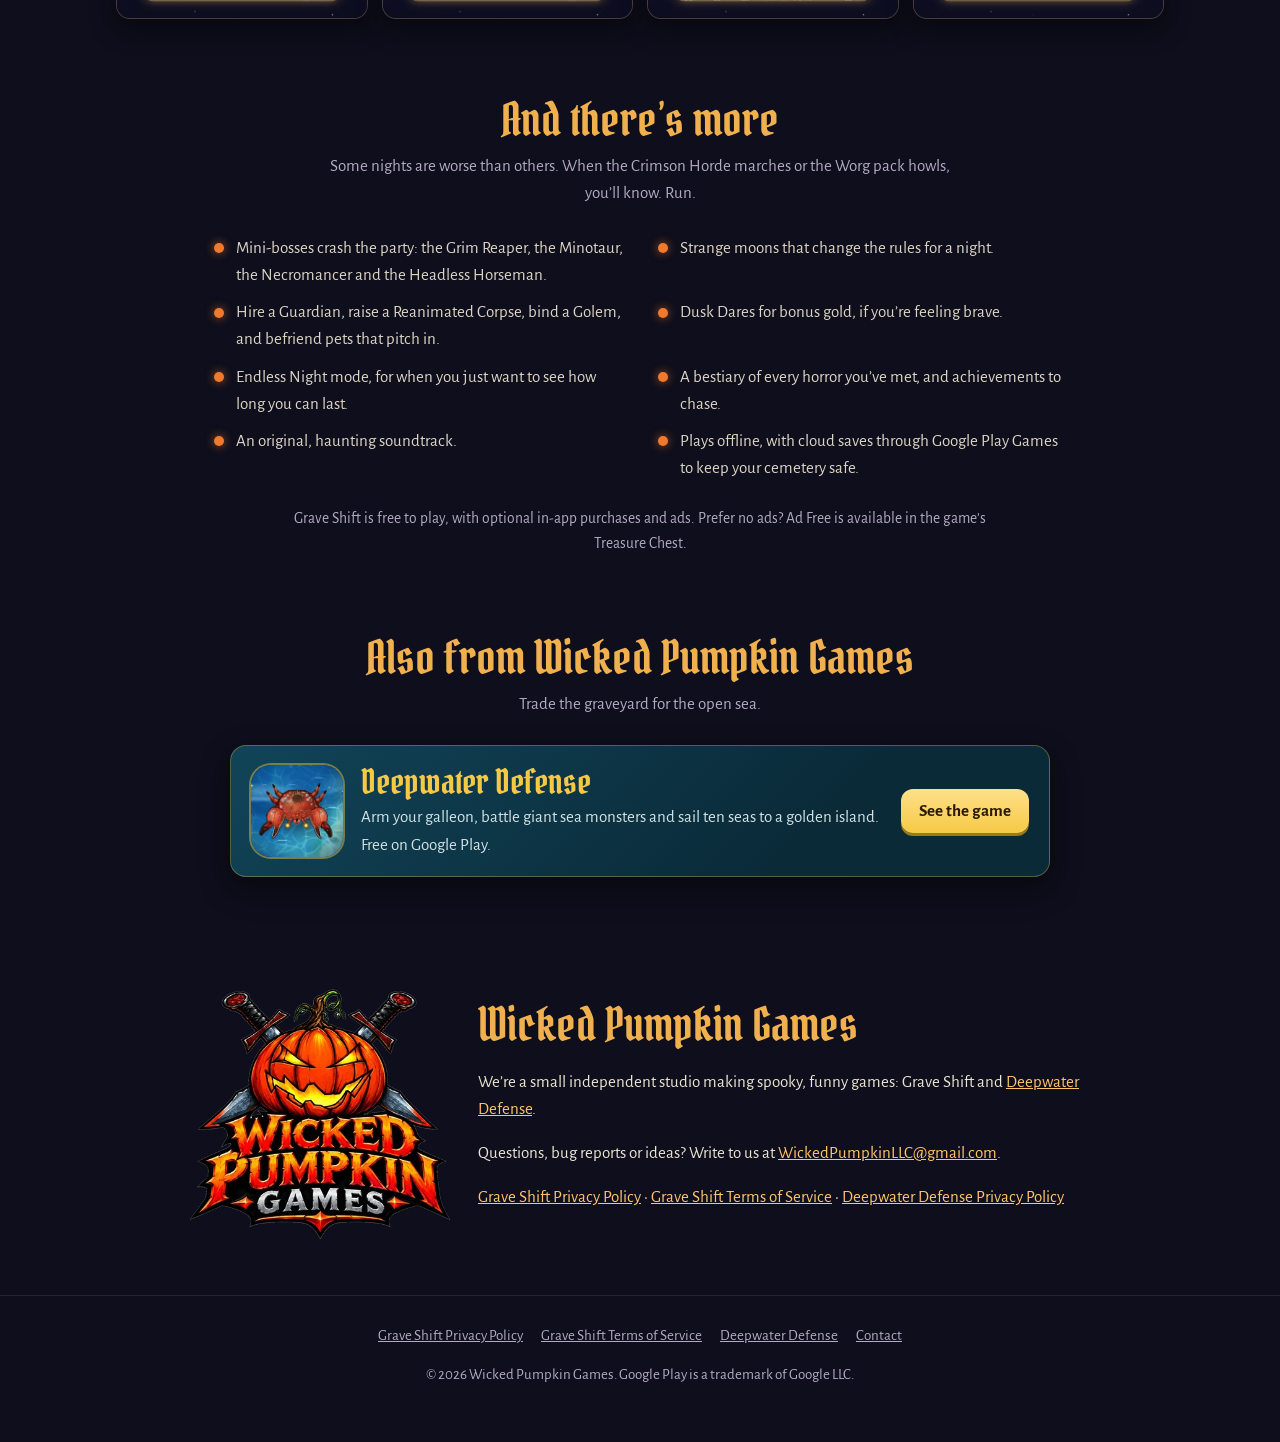
==== commit 6cdfe0ad: "Add files via upload" ====
--- a/index.html
+++ b/index.html
@@ -106,7 +106,7 @@
     <p class="sub">Trade the graveyard for the open sea.</p>
     <a class="gamecard" href="deepwater-defense.html">
       <img src="img/dw-icon.webp" alt="" width="92" height="92" loading="lazy">
-      <div><strong>Deepwater Defense</strong><span>Arm your galleon, battle giant sea monsters and sail ten seas to a golden island. Coming soon to Google Play.</span></div>
+      <div><strong>Deepwater Defense</strong><span>Arm your galleon, battle giant sea monsters and sail ten seas to a golden island. Free on Google Play.</span></div>
       <span class="go">See the game</span>
     </a>
   </div>
@@ -118,7 +118,7 @@
       <img src="img/studio-logo.webp" alt="Wicked Pumpkin Games logo: a grinning jack-o’-lantern over two crossed daggers" loading="lazy" width="420" height="404">
       <div>
         <h2 class="sec">Wicked Pumpkin Games</h2>
-        <p>We’re a small independent studio making spooky, funny games: Grave Shift, and <a href="deepwater-defense.html">Deepwater Defense</a> coming soon.</p>
+        <p>We’re a small independent studio making spooky, funny games: Grave Shift and <a href="deepwater-defense.html">Deepwater Defense</a>.</p>
         <p>Questions, bug reports or ideas? Write to us at <a href="mailto:WickedPumpkinLLC@gmail.com">WickedPumpkinLLC@gmail.com</a>.</p>
         <p><a href="grave-shift-privacy-policy.html">Grave Shift Privacy Policy</a> · <a href="grave-shift-terms-of-service.html">Grave Shift Terms of Service</a> · <a href="deepwater-defense-privacy-policy.html">Deepwater Defense Privacy Policy</a></p>
       </div>
